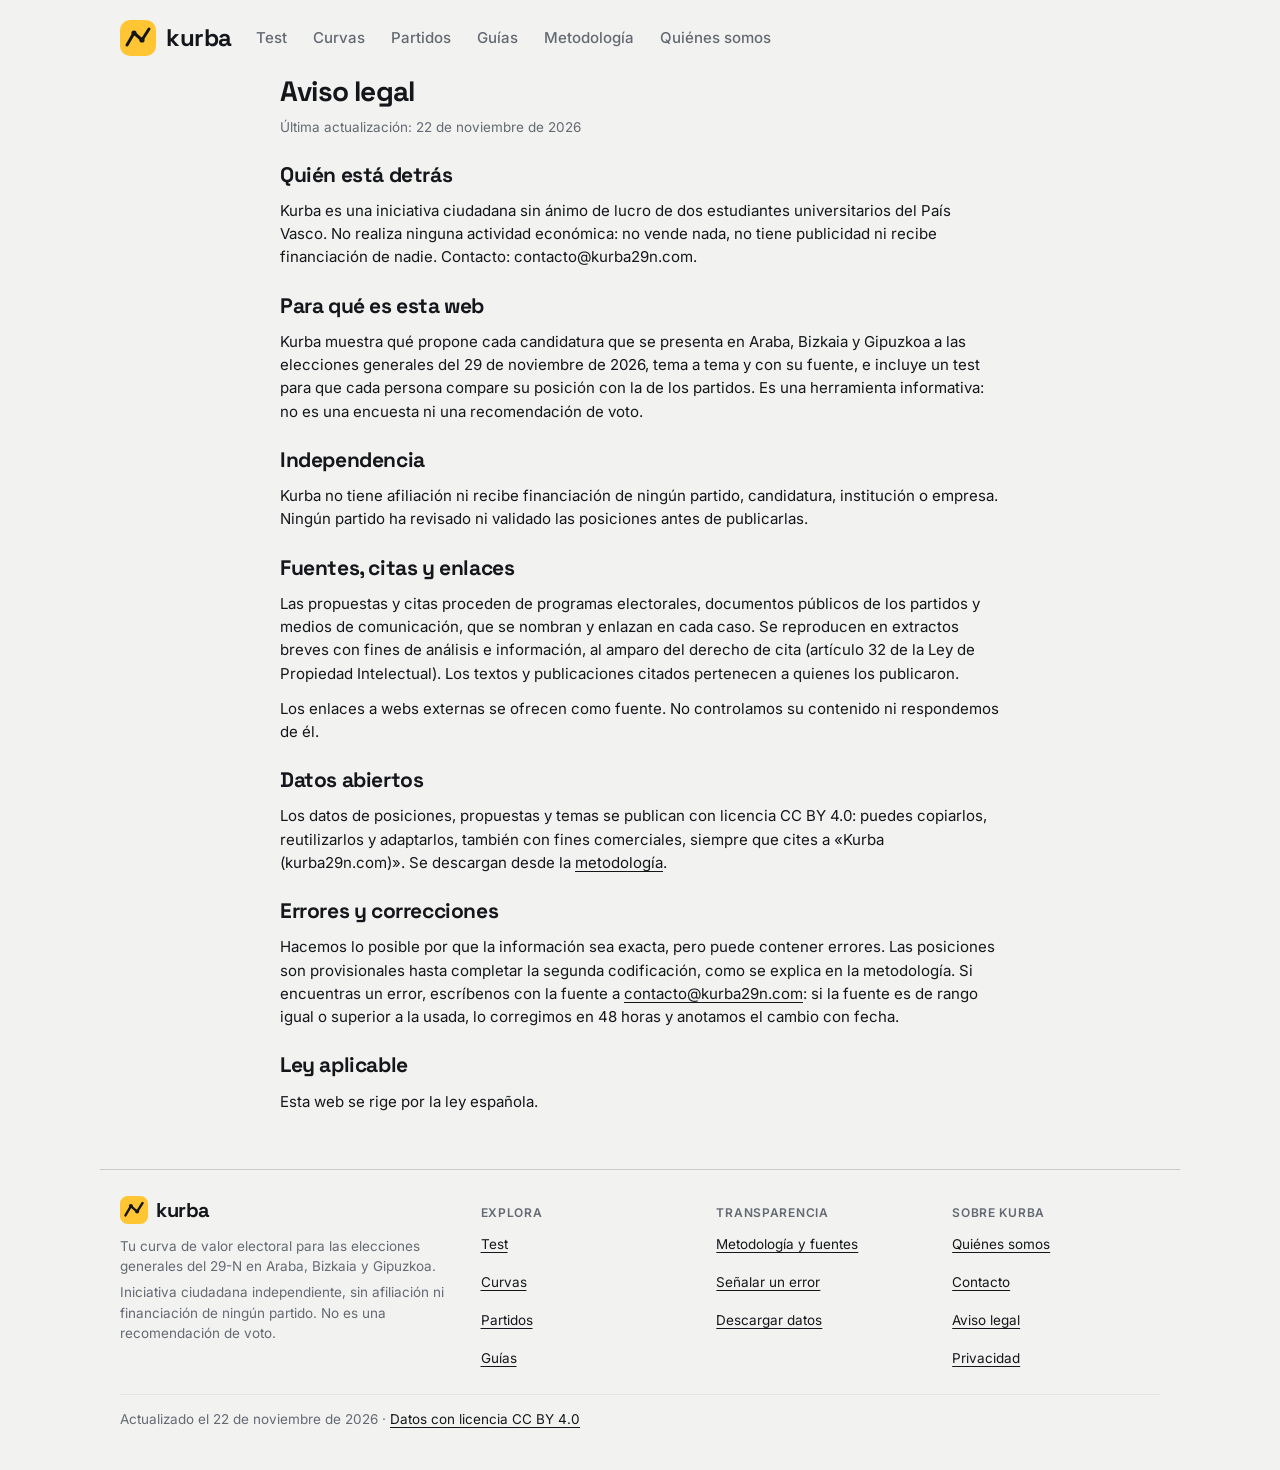
==== aviso-legal/index.html @ b0e197c4 "Kurba v2.3 (bloque 4): portada con curvas reales, páginas indexables, SEO y GoatCounter Portada: - E" ====
<!doctype html>
<html lang="es">
<head>
  <meta charset="utf-8">
  <meta name="viewport" content="width=device-width, initial-scale=1">
  <meta http-equiv="Content-Security-Policy" content="default-src 'self'; script-src 'self'; style-src 'self' 'unsafe-inline'; img-src 'self' data: https://*.goatcounter.com; font-src 'self'; connect-src 'self' https://*.goatcounter.com; base-uri 'self'; form-action 'none'; object-src 'none'">
  <meta name="referrer" content="strict-origin-when-cross-origin">
  <title>Aviso legal · Kurba</title>
  <meta name="description" content="Quién está detrás de Kurba, para qué es esta web, independencia, fuentes y derecho de cita, licencia de los datos y correcciones.">
  <meta name="theme-color" content="#F2F3F0" media="(prefers-color-scheme: light)">
  <meta name="theme-color" content="#121315" media="(prefers-color-scheme: dark)">
  <link rel="canonical" href="https://www.kurba29n.com/aviso-legal/">
  <meta property="og:type" content="article">
  <meta property="og:site_name" content="Kurba">
  <meta property="og:locale" content="es_ES">
  <meta property="og:url" content="https://www.kurba29n.com/aviso-legal/">
  <meta property="og:title" content="Aviso legal · Kurba">
  <meta property="og:description" content="Quién está detrás de Kurba, para qué es esta web, independencia, fuentes y derecho de cita, licencia de los datos y correcciones.">
  <meta property="og:image" content="https://www.kurba29n.com/assets/og-image.png">
  <meta property="og:image:width" content="1200">
  <meta property="og:image:height" content="630">
  <meta property="og:image:alt" content="Kurba: tu curva de valor electoral para las generales del 29-N en Euskadi.">
  <meta name="twitter:card" content="summary_large_image">
  <meta name="twitter:title" content="Aviso legal · Kurba">
  <meta name="twitter:description" content="Quién está detrás de Kurba, para qué es esta web, independencia, fuentes y derecho de cita, licencia de los datos y correcciones.">
  <meta name="twitter:image" content="https://www.kurba29n.com/assets/og-image.png">
  <link rel="icon" href="/assets/favicon.svg" type="image/svg+xml">
  <link rel="apple-touch-icon" href="/assets/apple-touch-icon.png">
  <link rel="manifest" href="/manifest.webmanifest">
  <link rel="preload" href="/assets/fonts/inter-latin-wght.woff2" as="font" type="font/woff2" crossorigin>
  <link rel="preload" href="/assets/fonts/space-grotesk-latin-700-normal.woff2" as="font" type="font/woff2" crossorigin>
  <link rel="stylesheet" href="/css/kurba.css?v=174e59ca">
  <script src="/js/analitica.js?v=e846000b" defer></script>
  <script src="/js/estatica.js?v=35114ea6" defer data-gc="https://kurba29n.goatcounter.com/count"></script>
  <script type="application/ld+json">{"@context":"https://schema.org","@type":"WebPage","@id":"https://www.kurba29n.com/aviso-legal/","url":"https://www.kurba29n.com/aviso-legal/","name":"Aviso legal","description":"Quién está detrás de Kurba, para qué es esta web, independencia, fuentes y derecho de cita, licencia de los datos y correcciones.","inLanguage":"es","isPartOf":{"@id":"https://www.kurba29n.com/#web"},"publisher":{"@id":"https://www.kurba29n.com/#organizacion"},"breadcrumb":{"@type":"BreadcrumbList","itemListElement":[{"@type":"ListItem","position":1,"name":"Kurba","item":"https://www.kurba29n.com/"},{"@type":"ListItem","position":2,"name":"Aviso legal","item":"https://www.kurba29n.com/aviso-legal/"}]}}</script>
</head>
<body class="estatica" data-pantalla="s-met">
<a class="skip" href="#contenido">Saltar al contenido</a>
<header class="top">
 <div class="top-in">
  <a class="brand" href="/" aria-label="Kurba, ir al inicio">
    <svg width="36" height="36" viewBox="0 0 36 36" aria-hidden="true"><rect width="36" height="36" rx="10" fill="#FFC533"/><polyline points="7,25 14,13 22,20 29,9" fill="none" stroke="#14161B" stroke-width="3" stroke-linecap="round" stroke-linejoin="round"/><circle cx="14" cy="13" r="2.6" fill="#14161B"/><circle cx="22" cy="20" r="2.6" fill="#14161B"/></svg>
    <b>kurba</b>
  </a>
  <nav class="menu" aria-label="Principal">
    <a href="/#/test">Test</a>
    <a href="/#/curvas">Curvas</a>
    <a href="/#/fichas">Partidos</a>
    <a href="/#/guias">Guías</a>
    <a href="/metodologia/">Metodología</a>
    <a href="/quienes-somos/">Quiénes somos</a>
  </nav>
 </div>
</header>
<main id="contenido" tabindex="-1">
<section class="stack">
<div class="prose"><h1 style="font-size:28px">Aviso legal</h1><p class="small">Última actualización: 22 de noviembre de 2026</p><h2>Quién está detrás</h2><p>Kurba es una iniciativa ciudadana sin ánimo de lucro de dos estudiantes universitarios del País Vasco. No realiza ninguna actividad económica: no vende nada, no tiene publicidad ni recibe financiación de nadie. Contacto: contacto@kurba29n.com.</p><h2>Para qué es esta web</h2><p>Kurba muestra qué propone cada candidatura que se presenta en Araba, Bizkaia y Gipuzkoa a las elecciones generales del 29 de noviembre de 2026, tema a tema y con su fuente, e incluye un test para que cada persona compare su posición con la de los partidos. Es una herramienta informativa: no es una encuesta ni una recomendación de voto.</p><h2>Independencia</h2><p>Kurba no tiene afiliación ni recibe financiación de ningún partido, candidatura, institución o empresa. Ningún partido ha revisado ni validado las posiciones antes de publicarlas.</p><h2>Fuentes, citas y enlaces</h2><p>Las propuestas y citas proceden de programas electorales, documentos públicos de los partidos y medios de comunicación, que se nombran y enlazan en cada caso. Se reproducen en extractos breves con fines de análisis e información, al amparo del derecho de cita (artículo 32 de la Ley de Propiedad Intelectual). Los textos y publicaciones citados pertenecen a quienes los publicaron.</p><p>Los enlaces a webs externas se ofrecen como fuente. No controlamos su contenido ni respondemos de él.</p><h2>Datos abiertos</h2><p>Los datos de posiciones, propuestas y temas se publican con licencia CC BY 4.0: puedes copiarlos, reutilizarlos y adaptarlos, también con fines comerciales, siempre que cites a «Kurba (kurba29n.com)». Se descargan desde la <a href="/metodologia/">metodología</a>.</p><h2>Errores y correcciones</h2><p>Hacemos lo posible por que la información sea exacta, pero puede contener errores. Las posiciones son provisionales hasta completar la segunda codificación, como se explica en la metodología. Si encuentras un error, escríbenos con la fuente a <a href="mailto:contacto@kurba29n.com?subject=Correcci%C3%B3n%20Kurba&amp;body=Partido%3A%0ATema%3A%0AQu%C3%A9%20est%C3%A1%20mal%3A%0AFuente%20(enlace)%3A%0AFecha%20de%20la%20fuente%3A%0A">contacto@kurba29n.com</a>: si la fuente es de rango igual o superior a la usada, lo corregimos en 48 horas y anotamos el cambio con fecha.</p><h2>Ley aplicable</h2><p>Esta web se rige por la ley española.</p></div>
</section>
</main>
<footer class="pie">
 <div class="pie-in">
  <div class="pie-col pie-kurba">
    <a class="pie-brand" href="/" aria-label="Kurba, ir al inicio"><svg width="28" height="28" viewBox="0 0 36 36" aria-hidden="true"><rect width="36" height="36" rx="10" fill="#FFC533"/><polyline points="7,25 14,13 22,20 29,9" fill="none" stroke="#14161B" stroke-width="3" stroke-linecap="round" stroke-linejoin="round"/><circle cx="14" cy="13" r="2.6" fill="#14161B"/><circle cx="22" cy="20" r="2.6" fill="#14161B"/></svg><b>kurba</b></a>
    <p>Tu curva de valor electoral para las elecciones generales del 29-N en Araba, Bizkaia y Gipuzkoa.</p>
    <p>Iniciativa ciudadana independiente, sin afiliación ni financiación de ningún partido. No es una recomendación de voto.</p>
  </div>
  <nav class="pie-col" aria-labelledby="pie-h1">
    <h2 class="pie-h" id="pie-h1">Explora</h2>
    <a href="/#/test">Test</a>
    <a href="/#/curvas">Curvas</a>
    <a href="/#/fichas">Partidos</a>
    <a href="/#/guias">Guías</a>
  </nav>
  <nav class="pie-col" aria-labelledby="pie-h2">
    <h2 class="pie-h" id="pie-h2">Transparencia</h2>
    <a href="/metodologia/">Metodología y fuentes</a>
    <a href="/metodologia/#correcciones">Señalar un error</a>
    <a href="/data/codificacion.csv" download>Descargar datos</a>
  </nav>
  <nav class="pie-col" aria-labelledby="pie-h3">
    <h2 class="pie-h" id="pie-h3">Sobre Kurba</h2>
    <a href="/quienes-somos/">Quiénes somos</a>
    <a href="/quienes-somos/#contacto">Contacto</a>
    <a href="/aviso-legal/">Aviso legal</a>
    <a href="/privacidad/">Privacidad</a>
  </nav>
 </div>
 <p class="pie-fin">Actualizado el 22 de noviembre de 2026 · <a href="/aviso-legal/">Datos con licencia CC BY 4.0</a></p>
</footer>
</body>
</html>
---- css/kurba.css ----
/* Kurba · estilos de la interfaz.
   Tipografías servidas desde el propio sitio: sin peticiones a terceros. Licencia OFL en assets/fonts/. */
@font-face{font-family:Inter;font-style:normal;font-weight:100 900;font-display:swap;src:url(../assets/fonts/inter-latin-wght.woff2) format("woff2")}
@font-face{font-family:"Space Grotesk";font-style:normal;font-weight:500;font-display:swap;src:url(../assets/fonts/space-grotesk-latin-500-normal.woff2) format("woff2")}
@font-face{font-family:"Space Grotesk";font-style:normal;font-weight:700;font-display:swap;src:url(../assets/fonts/space-grotesk-latin-700-normal.woff2) format("woff2")}

/* Kurba: neutral ink + one saffron accent for the interface; color is reserved for parties */
:root{
  --bg:#F2F3F0; --surface:#FFFFFF; --ink:#14161B; --ink-2:#646973; --line:#C9CCC4; --grid:#E4E6E0; --soft:#E9EAE5;
  --acc:#FFC533; --on-acc:#14161B; --dark:#14161B; --on-dark:#FFFFFF; --dark-line:#2C3038;
  --f-display:"Space Grotesk",system-ui,sans-serif; --f-body:Inter,system-ui,sans-serif;
}
@media (prefers-color-scheme: dark){
  :root{
    color-scheme:dark;
    --bg:#121315; --surface:#1C1E22; --ink:#ECEDEA; --ink-2:#A3A7AF; --line:#3A3E46; --grid:#2A2D33; --soft:#2A2D33;
    --dark:#26292F; --on-dark:#ECEDEA; --dark-line:#3A3E46;
  }
}
*{box-sizing:border-box}
html,body{margin:0}
body{background:var(--bg);color:var(--ink);font-family:var(--f-body);font-size:16px;line-height:1.5;-webkit-font-smoothing:antialiased}
main{max-width:560px;margin:0 auto;padding:16px 20px 56px}
/* Escritorio: el test sigue en una columna estrecha; el resto de pantallas usa el ancho. */
body:not([data-pantalla="s-q"]) main{max-width:1080px}
body[data-pantalla="s-met"] main>section,body[data-pantalla="s-priv"] main>section,body[data-pantalla="s-legal"] main>section,body[data-pantalla="s-about"] main>section,body[data-pantalla="s-rec"] main>section,body[data-pantalla="s-gl"] main>section,body[data-pantalla="s-404"] main>section{max-width:720px;margin:0 auto}
[hidden]{display:none!important}
h1{font-family:var(--f-display);font-weight:700;font-size:32px;line-height:1.08;letter-spacing:-.8px;margin:0;text-wrap:balance}
h2{font-family:var(--f-display);font-weight:700;font-size:24px;line-height:1.2;letter-spacing:-.4px;margin:0;text-wrap:pretty}
h3{font-family:var(--f-display);font-weight:700;font-size:18px;line-height:1.25;margin:0}
p{margin:0}
a{color:var(--ink);text-underline-offset:3px}
.lead{color:var(--ink-2);font-size:16px;line-height:1.45;text-wrap:pretty}
.small{font-size:13.5px;line-height:1.45;color:var(--ink-2)}
.kicker{font-size:13px;font-weight:600;letter-spacing:.04em;text-transform:uppercase;color:var(--ink-2)}
.stack{display:flex;flex-direction:column;gap:16px}
.card{background:var(--surface);border-radius:24px;padding:16px}
.card.dark{background:var(--dark);color:var(--on-dark)}
.card.dark h3{color:var(--acc)}
button{font:inherit;color:inherit}
button:focus-visible,input:focus-visible,a:focus-visible,summary:focus-visible{outline:2px solid var(--ink);outline-offset:2px}
.btn{display:flex;align-items:center;justify-content:center;width:100%;height:56px;border:0;border-radius:16px;font-family:var(--f-display);font-weight:700;font-size:18px;cursor:pointer;text-decoration:none}
.btn.acc{background:var(--acc);color:var(--on-acc)}
.btn.ink{background:var(--ink);color:var(--bg)}
.btn.line{background:transparent;border:1.5px solid var(--ink);color:var(--ink)}
.btn:disabled{opacity:.35;cursor:default}
.link{background:none;border:0;min-height:44px;padding:0;color:var(--ink);text-decoration:underline;text-underline-offset:3px;cursor:pointer;font-size:15px;font-weight:500}
.iconbtn{width:44px;height:44px;border-radius:999px;background:var(--surface);border:0;display:flex;align-items:center;justify-content:center;cursor:pointer;flex:none}
.iconbtn svg{stroke:var(--ink)}
/* cabecera y menú principal */
.top{position:relative;z-index:6}
.top-in{max-width:1080px;margin:0 auto;padding:16px 20px 0;display:flex;align-items:center;gap:12px}
.top .lang{margin-left:auto}
.menu{display:flex;align-items:center;gap:2px}
.menu a{display:inline-flex;align-items:center;min-height:44px;padding:0 12px;border-radius:999px;color:var(--ink-2);text-decoration:none;font-size:15px;font-weight:500;white-space:nowrap}
.menu a:hover{color:var(--ink);background:var(--soft)}
.menu a[aria-current="page"]{color:var(--ink);background:var(--surface);font-weight:600}
.menubtn{display:none}
.menubtn .m-close{display:none}
.top.abierto .menubtn .m-open{display:none}
.top.abierto .menubtn .m-close{display:block}
@media (max-width:759.98px){
  .menubtn{display:flex}
  .menu{display:none;position:absolute;left:12px;right:12px;top:calc(100% + 8px);flex-direction:column;align-items:stretch;gap:2px;padding:8px;background:var(--surface);border-radius:20px;box-shadow:0 12px 32px rgba(0,0,0,.18)}
  .top.abierto .menu{display:flex}
  .menu a{min-height:48px;padding:0 14px;border-radius:12px;font-size:16px;color:var(--ink)}
  .menu a[aria-current="page"]{background:var(--soft)}
}
@media (min-width:760px) and (max-width:959.98px){.menu a{padding:0 9px;font-size:14px}}
.brand{display:flex;align-items:center;gap:10px;background:none;border:0;padding:0;cursor:pointer}
.brand b{font-family:var(--f-display);font-weight:700;font-size:24px;letter-spacing:-.5px}
.lang{display:flex;gap:4px;padding:4px;background:var(--surface);border-radius:999px}
.lang button{height:40px;min-width:46px;border:0;border-radius:999px;background:transparent;font-weight:600;font-size:14px;cursor:pointer}
.lang button[aria-pressed="true"]{background:var(--ink);color:var(--bg)}
#toast{position:fixed;left:50%;bottom:24px;transform:translateX(-50%);background:var(--ink);color:var(--bg);padding:12px 16px;border-radius:14px;font-size:14px;max-width:calc(100% - 40px);z-index:5}
/* inicio */
.hero{background:var(--dark);border-radius:24px;padding:16px;margin:0;display:flex;flex-direction:column;gap:12px}
.hero svg{display:block;width:100%;height:118px}
.cifras{display:grid;grid-template-columns:repeat(3,minmax(0,1fr));gap:8px;padding-top:12px;border-top:1px solid var(--dark-line);color:var(--on-dark)}
.cifras div{display:flex;flex-direction:column;gap:2px;min-width:0}
.cifras b{font-family:var(--f-display);font-weight:700;font-size:26px;line-height:1;color:var(--acc);font-variant-numeric:tabular-nums}
.cifras span{font-size:12.5px;line-height:1.25;opacity:.85}
.bul{display:flex;flex-direction:column;gap:10px}
.bul div{display:flex;align-items:center;gap:12px;font-size:15px;line-height:1.3}
.bul svg{flex:none;stroke:var(--ink)}
.links{display:flex;justify-content:center;gap:20px;flex-wrap:wrap}
/* pregunta */
.qtop{display:flex;align-items:center;justify-content:space-between}
.qtop .count{font-size:14px;font-weight:600;color:var(--ink-2);font-variant-numeric:tabular-nums}
.progress{height:6px;background:var(--line);border-radius:999px;overflow:hidden;opacity:.8}
.progress i{display:block;height:100%;background:var(--ink);border-radius:999px;transition:width .2s}
.chip-topic{align-self:flex-start;padding:6px 12px;border-radius:999px;background:var(--ink);color:var(--bg);font-size:13px;font-weight:600}
.opts{display:flex;flex-direction:column;gap:8px}
.opt{min-height:60px;padding:10px 16px;border:1.5px solid var(--line);border-radius:16px;background:var(--surface);text-align:left;font-size:15px;font-weight:500;line-height:1.35;cursor:pointer;display:flex;align-items:center;justify-content:space-between;gap:10px}
.opt svg{flex:none;display:none}
.opt[aria-pressed="true"]{background:var(--acc);color:var(--on-acc);border-color:var(--on-acc);font-weight:600}
.opt[aria-pressed="true"] svg{display:block}
.seg{display:flex;gap:4px;padding:4px;background:var(--surface);border-radius:16px}
.seg button{flex:1;height:44px;border:0;border-radius:12px;background:transparent;font-size:15px;font-weight:500;cursor:pointer}
.seg button[aria-pressed="true"]{background:var(--ink);color:var(--bg);font-weight:600}
.imp{display:flex;flex-direction:column;gap:8px}
.imp>span{font-size:14px;font-weight:600}
.help{font-size:14px;color:var(--ink-2)}
.help .link{font-size:14px}
/* resultado: pestañas */
.tabs{display:flex;gap:4px;padding:4px;background:var(--surface);border-radius:16px;position:sticky;top:8px;z-index:3;box-shadow:0 2px 10px rgba(0,0,0,.06)}
.tabs button{flex:1;height:44px;border:0;border-radius:12px;background:transparent;font-size:14px;font-weight:500;cursor:pointer}
.tabs button[aria-selected="true"]{background:var(--ink);color:var(--bg);font-weight:600}
.rank{display:flex;flex-direction:column}
.row{display:grid;grid-template-columns:16px minmax(0,112px) 1fr 54px;align-items:center;gap:8px;min-height:48px;padding:0;border:0;background:transparent;text-align:left;cursor:pointer;width:100%;font-size:15px}
.row .nm{font-weight:600;overflow-wrap:anywhere}
.row .bar{height:10px;background:var(--soft);border-radius:999px;overflow:hidden}
.row .bar i{display:block;height:100%;border-radius:999px}
.row .pc{white-space:nowrap;text-align:right;font-weight:600;font-variant-numeric:tabular-nums}
.orient{display:flex;flex-direction:column;gap:10px;font-size:14.5px;line-height:1.45}
.orient b{font-weight:600}
.pchips{display:flex;flex-wrap:wrap;gap:8px}
.pchip{height:44px;padding:0 14px;border:1.5px solid var(--line);border-radius:999px;background:var(--surface);display:inline-flex;align-items:center;gap:6px;font-size:14px;font-weight:600;cursor:pointer;flex:none}
.pchip.you{background:var(--acc);color:var(--on-acc);border-color:var(--acc);cursor:default}
.pchip.sel{border-color:var(--ink)}
.pchip[aria-pressed="false"]{background:transparent;color:var(--ink-2);font-weight:500;text-decoration:line-through}
.pchip[aria-pressed="false"] svg{opacity:.35}
.scroller{display:flex;gap:8px;overflow-x:auto;margin:0 -20px;padding:2px 20px 6px;scrollbar-width:none}
.scroller::-webkit-scrollbar{display:none}
.quick{display:flex;gap:18px;flex-wrap:wrap}
.chartwrap{position:relative}
#chart{display:block;width:100%}
#chart text{font-family:var(--f-body)}
.key{display:grid;grid-template-columns:repeat(2,minmax(0,1fr));gap:4px 12px;padding-top:12px;border-top:1px solid var(--grid);font-size:12.5px;line-height:1.35;color:var(--ink-2)}
.key b{color:var(--ink);font-weight:600}
#tip{position:absolute;pointer-events:none;background:var(--surface);border:1px solid var(--line);border-radius:12px;padding:10px 12px;font-size:12.5px;box-shadow:0 6px 18px rgba(0,0,0,.14);width:210px;display:none;z-index:2}
#tip b{font-family:var(--f-display);font-weight:700;font-size:13px;display:block;margin-bottom:4px}
#tip .tr{display:flex;align-items:center;gap:6px;font-variant-numeric:tabular-nums}
#tip .tr span:last-child{margin-left:auto;font-weight:600}
.adj{padding:12px 0;border-top:1px solid var(--grid);display:flex;flex-direction:column;gap:6px}
.adj:first-child{border-top:0;padding-top:4px}
.adj .ah{display:flex;justify-content:space-between;gap:8px;align-items:center}
.adj label{font-weight:600;font-size:15px}
.adj .av{font-size:13.5px;color:var(--ink-2);min-height:2.7em;line-height:1.4}
.adj input[type=range]{width:100%;height:28px;accent-color:var(--ink);margin:0}
.adj.off label,.adj.off .av{color:var(--ink-2);opacity:.75}
.mini{display:flex;gap:2px;padding:3px;background:var(--bg);border-radius:12px;flex:none}
.mini button{height:38px;padding:0 10px;border:0;border-radius:9px;background:transparent;font-size:13px;font-weight:500;cursor:pointer}
.mini button[aria-pressed="true"]{background:var(--ink);color:var(--bg);font-weight:600}
.sep{display:flex;flex-direction:column}
.sep-t{padding:12px 0;border-top:1px solid var(--grid);display:flex;flex-direction:column;gap:6px}
.sep-t:first-child{border-top:0;padding-top:0}
.sep-t:last-child{padding-bottom:0}
.sep-n{font-size:15px;font-weight:600}
.sep-n span{font-weight:400;color:var(--ink-2);font-size:13px}
.sep-r{display:grid;grid-template-columns:16px 1fr;gap:8px;font-size:13.5px;line-height:1.4;color:var(--ink-2)}
.sep-r svg{margin-top:3px}
.sep-r b{color:var(--ink);font-weight:600}
.sep-r .pill{margin-left:4px;padding:1px 8px;font-size:11px}
.opt.dk{border-style:dashed;background:transparent;min-height:48px;color:var(--ink-2)}
.opt.dk[aria-pressed="true"]{background:var(--ink);color:var(--bg);border-style:solid;border-color:var(--ink)}
#q-hint:empty{display:none}
.row .nm small{display:block;font-size:12px;font-weight:500;color:var(--ink-2)}
.glabel{font-size:12px;font-weight:600;letter-spacing:.04em;text-transform:uppercase;color:var(--ink-2);padding:8px 0 2px}
.adj input.nul{opacity:.4}
#tip .tn{color:var(--ink-2);margin-top:4px}
/* ficha */
.fhead{display:flex;align-items:center;justify-content:space-between;gap:12px}
.fhead h2{display:flex;align-items:center;gap:10px;font-size:28px}
.fpc{padding:6px 12px;border-radius:999px;background:var(--acc);color:var(--on-acc);font-size:13px;font-weight:600;white-space:nowrap}
.tcard{background:var(--surface);border-radius:18px;padding:16px;display:flex;flex-direction:column;gap:10px}
.tcard.dim{opacity:.8}
.th{display:flex;justify-content:space-between;align-items:center;gap:8px}
.th .tn{font-size:15px;font-weight:600}
.th .tn span{font-weight:400;color:var(--ink-2);font-size:13px}
.pill{padding:3px 10px;border-radius:999px;font-size:12px;font-weight:600;white-space:nowrap;border:1.5px solid transparent}
.pill.good{background:var(--ink);color:var(--bg)}
.pill.mid{border-color:var(--ink);color:var(--ink)}
.pill.bad{border:1.5px dashed var(--ink-2);color:var(--ink-2)}
.pill.off{color:var(--ink-2);border-color:var(--line)}
.tv{display:grid;grid-template-columns:auto 1fr;gap:4px 10px;font-size:13.5px;line-height:1.4;color:var(--ink-2)}
.tv b{color:var(--ink);font-weight:600}
.est{font-size:12px;color:var(--ink-2);font-style:italic}
.pts{margin:0;padding:0;list-style:none;display:flex;flex-direction:column;gap:8px;font-size:14px;line-height:1.45}
.pts a,.ppl a{font-size:13px;white-space:nowrap}
#rec-src .pts a{white-space:normal;overflow-wrap:anywhere}
.none{font-size:13.5px;font-style:italic;color:var(--ink-2)}
.tag{display:inline-block;padding:0 6px;border:1px solid var(--line);border-radius:4px;font-size:11px;font-weight:600;color:var(--ink-2);vertical-align:1px;white-space:nowrap}
.list{background:var(--surface);border-radius:18px;padding:0 16px;display:flex;flex-direction:column}
.list>*{border-bottom:1px solid var(--grid)}
.list>*:last-child{border-bottom:0}
.ppl{list-style:none;margin:0}
.ppl li{padding:12px 0;display:flex;flex-direction:column;gap:2px}
.ppl b{font-size:15px}
.ppl .role{font-size:13.5px;color:var(--ink-2)}
.ppl .bio{font-size:13.5px;line-height:1.45;margin-top:2px}
.darklist{background:var(--dark);color:var(--on-dark);border-radius:18px;padding:4px 16px;display:flex;flex-direction:column}
.darklist>*{border-bottom:1px solid var(--dark-line)}
.darklist>*:last-child{border-bottom:0}
.darklist p{padding:12px 0;font-size:14px;line-height:1.45}
.darklist a{min-height:52px;display:flex;align-items:center;justify-content:space-between;gap:10px;color:var(--on-dark);text-decoration:none;font-size:15px;font-weight:500}
.darklist svg{stroke:var(--acc);flex:none}
.others button{width:100%;min-height:56px;display:flex;align-items:center;gap:10px;background:transparent;border:0;border-bottom:1px solid var(--grid);padding:0;text-align:left;cursor:pointer}
.others button:last-child{border-bottom:0}
.others .on{flex:1;font-size:15px;font-weight:600}
.others .op{font-size:14px;color:var(--ink-2);font-variant-numeric:tabular-nums}
.others svg.ch{stroke:var(--ink)}
/* guías */
.recs{display:flex;flex-direction:column;gap:8px}
.reclink{display:flex;flex-direction:column;gap:2px;text-align:left;background:var(--surface);border:0;border-radius:18px;padding:14px 16px;cursor:pointer;font-size:14px;line-height:1.4}
.reclink span{color:var(--ink-2)}
.reclink b{font-weight:600;font-size:15px}
.recmore{display:flex;flex-wrap:wrap;gap:8px}
.recmore .reclink{padding:10px 14px;border-radius:999px;font-weight:500}
.recbody{font-size:15px;line-height:1.5}
.recbody p{max-width:62ch}
.note{font-size:14px;line-height:1.45;color:var(--ink-2)}
details.card summary{cursor:pointer;font-family:var(--f-display);font-weight:700;font-size:18px;min-height:28px}
#shareimg{display:block;width:100%;max-width:420px;border-radius:16px}
.actions{display:flex;flex-wrap:wrap;gap:10px;align-items:center}
.ghost{height:44px;padding:0 16px;border:1.5px solid var(--line);border-radius:12px;background:var(--surface);font-weight:500;font-size:14.5px;cursor:pointer}
.how{display:grid;gap:14px}
.how div{display:grid;grid-template-columns:28px 1fr;gap:2px 12px;align-items:start}
.how b.n{grid-row:span 2;width:28px;height:28px;border-radius:999px;background:var(--acc);color:var(--on-acc);display:flex;align-items:center;justify-content:center;font-size:14px}
.how strong{font-size:15px}
.how span{font-size:14px;color:var(--ink-2);line-height:1.45}
.exbar{display:flex;flex-direction:column;gap:10px}
.cmp-pick{display:flex;align-items:center;gap:8px;flex-wrap:wrap}
.cmp-pick select{flex:1;min-width:120px;min-height:44px;border-radius:12px;border:1.5px solid var(--line);background:var(--surface);color:var(--ink);font:500 15px Inter,system-ui,sans-serif;padding:0 10px}
.cmp-sum{font-weight:600;font-size:16px;margin:0}
#cmp-chart{width:100%;display:block}
#cmp .tcard{background:var(--bg)}
.cmp-pick select{min-width:0}
.explore .you-only{display:none!important}
/* Sin test, los atajos de curvas se quedan en «Todos»: sobran, los botones de partido ya muestran y ocultan. */
.explore .quick{display:none}
.beta{font:600 11px/1 Inter,system-ui,sans-serif;letter-spacing:.04em;text-transform:uppercase;color:var(--ink-2);border:1px solid var(--line);border-radius:999px;padding:4px 7px;margin-left:8px;align-self:center}
.betanote{font-size:13px;color:var(--ink-2);margin:8px 0 0}

/* ---------- Añadidos para la web publicada ---------- */
.skip{position:absolute;left:-9999px;top:8px;z-index:10;background:var(--surface);color:var(--ink);padding:10px 14px;border-radius:12px;font-weight:600}
.skip:focus{left:16px}
.sr-only{position:absolute;width:1px;height:1px;padding:0;margin:-1px;overflow:hidden;clip:rect(0,0,0,0);white-space:nowrap;border:0}
[tabindex="-1"]:focus{outline:none}
#shareimg:not([src]){display:none}
.cargando-datos #go,.cargando-datos #explore{opacity:.5;pointer-events:none}
.error-carga{background:var(--surface);border-radius:18px;padding:16px;border:1.5px dashed var(--ink-2)}
noscript .card{margin-top:16px}

/* Pie */
.pie{max-width:1080px;margin:0 auto;padding:24px 20px 40px;font-size:13.5px;line-height:1.5;color:var(--ink-2);border-top:1px solid var(--line)}
.pie-in{display:grid;grid-template-columns:1fr;gap:20px}
.pie-col{display:flex;flex-direction:column;align-items:flex-start;gap:6px}
.pie-col a{color:var(--ink);min-height:40px;display:inline-flex;align-items:center}
.pie-brand{display:inline-flex!important;align-items:center;gap:8px;color:var(--ink);text-decoration:none;margin-bottom:4px}
.pie-brand b{font-family:var(--f-display);font-weight:700;font-size:20px;letter-spacing:-.4px}
.pie-h{font-family:var(--f-body);font-size:12px;font-weight:600;letter-spacing:.06em;text-transform:uppercase;color:var(--ink-2);margin:0 0 2px}
.pie p{margin:0;max-width:44ch}
.pie-fin{margin-top:20px!important;padding-top:14px;border-top:1px solid var(--grid);max-width:none!important}
.pie-fin a{color:var(--ink)}
@media (min-width:640px){.pie-in{grid-template-columns:1fr 1fr}}
@media (pointer:fine){.pie-col a{min-height:32px}}
@media (min-width:960px){.pie-in{grid-template-columns:1.6fr 1fr 1fr 1fr;gap:28px}}
/* etiqueta de estado de los datos (sustituye a «Beta» en el logo) */
.estado{align-self:flex-start;display:inline-flex;align-items:center;gap:6px;padding:4px 10px;border:1.5px solid var(--line);border-radius:999px;font-size:12.5px;font-weight:600;color:var(--ink-2)!important;text-decoration:none;min-height:0!important}
.estado::before{content:"";width:7px;height:7px;border-radius:999px;background:var(--acc);flex:none}
.estado:hover{border-color:var(--ink);color:var(--ink)!important}

/* Páginas de texto largo: metodología completa, aviso legal, privacidad y quiénes somos */
.prose{display:flex;flex-direction:column;gap:12px;font-size:15px;line-height:1.55}
.prose h2{font-size:21px;margin-top:14px}
.prose h3{font-size:16px;margin-top:6px}
.prose ul,.prose ol{margin:0;padding-left:22px;display:flex;flex-direction:column;gap:4px}
.prose .aviso{background:var(--surface);border-left:4px solid var(--acc);border-radius:12px;padding:10px 12px;font-size:14px}
.prose .pendiente{border:1.5px dashed var(--ink-2);border-radius:12px;padding:10px 12px;font-size:14px;color:var(--ink-2)}
.prose .btn{width:auto;padding:0 20px;align-self:flex-start}
.table-scroll{overflow-x:auto;border-radius:14px;background:var(--surface)}
.data-table{border-collapse:collapse;width:100%;font-size:13px;font-variant-numeric:tabular-nums}
.data-table th,.data-table td{padding:7px 8px;border-bottom:1px solid var(--grid);text-align:left;vertical-align:top}
.data-table th{font-size:11.5px;color:var(--ink-2);font-weight:600;text-transform:uppercase;letter-spacing:.03em}
.data-table td.c,.data-table th.c{text-align:center}
.tabla-alt summary{cursor:pointer;font-size:14px;font-weight:600;min-height:44px;display:flex;align-items:center}
.tabla-alt .table-scroll{margin-top:6px}
/* Inicio */
.start-top{display:flex;flex-direction:column;gap:16px}
.start-cards{display:flex;flex-direction:column;gap:16px}
#quienes a{color:var(--ink);font-weight:600}

/* ---------- Escritorio (960 px o más) ---------- */
@media (min-width:960px){
  .start-top{display:grid;grid-template-columns:minmax(0,1fr) minmax(0,1fr);gap:48px;align-items:center;padding:24px 0 16px}
  .start-top .hero{grid-column:2;grid-row:1;padding:28px;gap:20px}
  .start-top .hero svg{height:250px}
  .cifras{padding-top:18px}
  .cifras b{font-size:34px}
  .cifras span{font-size:13.5px}
  .start-txt h1{font-size:46px;letter-spacing:-1.4px}
  .start-txt .lead{font-size:18px}
  .start-txt .btn{max-width:420px}
  .start-txt .links{justify-content:flex-start}
  .start-cards{display:grid;grid-template-columns:minmax(0,1fr) minmax(0,1fr);gap:16px;align-items:start}
  .start-cards .card{padding:24px}
  /* resultado */
  #s-res .tabs{max-width:560px;margin:0 auto;width:100%}
  #s-res .exbar{flex-direction:row;align-items:center;justify-content:space-between}
  #s-res .exbar .btn{width:auto;padding:0 24px;flex:none}
  #t-cer:not([hidden]){display:grid;grid-template-columns:minmax(0,1fr) minmax(0,1fr);gap:16px 24px;align-items:start}
  #t-cer>.stack:first-child{grid-column:1/-1}
  #rank-card{grid-column:1;grid-row:2}
  #sep-card{grid-column:2;grid-row:2/span 2}
  #ori-card{grid-column:1;grid-row:3}
  #to-curves{grid-column:1;grid-row:4}
  #to-cmp{grid-column:2;grid-row:4}
  #sh-card{grid-column:1;grid-row:5}
  #r-acts{grid-column:2;grid-row:5}
  #adjust{display:grid;grid-template-columns:minmax(0,1fr) minmax(0,1fr);column-gap:32px}
  #adjust .adj:nth-child(2){border-top:0;padding-top:4px}
  .key{grid-template-columns:repeat(4,minmax(0,1fr))}
  #f-body:not([hidden]){display:grid;grid-template-columns:minmax(0,1.25fr) minmax(0,1fr);gap:20px 32px;align-items:start}
  #f-body>#ficha{grid-column:1/-1}
  #f-body>:nth-child(2){grid-column:1;grid-row:2/span 5}
  #f-body>:nth-child(n+3){grid-column:2}
  .scroller{margin:0;padding:2px 0 6px;flex-wrap:wrap;overflow:visible}
  #cmp{max-width:720px;margin:8px auto 0;width:100%}
  .recs{display:grid;grid-template-columns:minmax(0,1fr) minmax(0,1fr);gap:10px}
}
/* ---------- Páginas estáticas (generadas por scripts/generar_paginas.js) ---------- */
a.brand{text-decoration:none;color:var(--ink)}
.estatica main>section{max-width:720px;margin:0 auto}
.estatica .lead{font-size:16px}
.estatica .tn{font-family:var(--f-body);font-size:15px;font-weight:600;margin:0}
.estatica h2{margin-top:12px}
.others a{width:100%;min-height:56px;display:flex;align-items:center;gap:10px;border-bottom:1px solid var(--grid);color:var(--ink);text-decoration:none}
.others a:last-child{border-bottom:0}
.cta-estatica p{font-size:15px;line-height:1.45}
@media (max-width:759.98px){
  .estatica .top-in{flex-wrap:wrap}
  .estatica .menu{display:flex;position:static;order:3;width:100%;flex-direction:row;align-items:center;overflow-x:auto;padding:2px 0;margin:0 -8px;background:none;box-shadow:none;border-radius:0;scrollbar-width:none}
  .estatica .menu::-webkit-scrollbar{display:none}
  .estatica .menu a{min-height:40px;padding:0 10px;font-size:14px;color:var(--ink-2);border-radius:999px}
  .estatica .menu a[aria-current="page"]{color:var(--ink);background:var(--surface)}
}
@media (prefers-reduced-motion:reduce){*{transition:none!important;scroll-behavior:auto!important}}
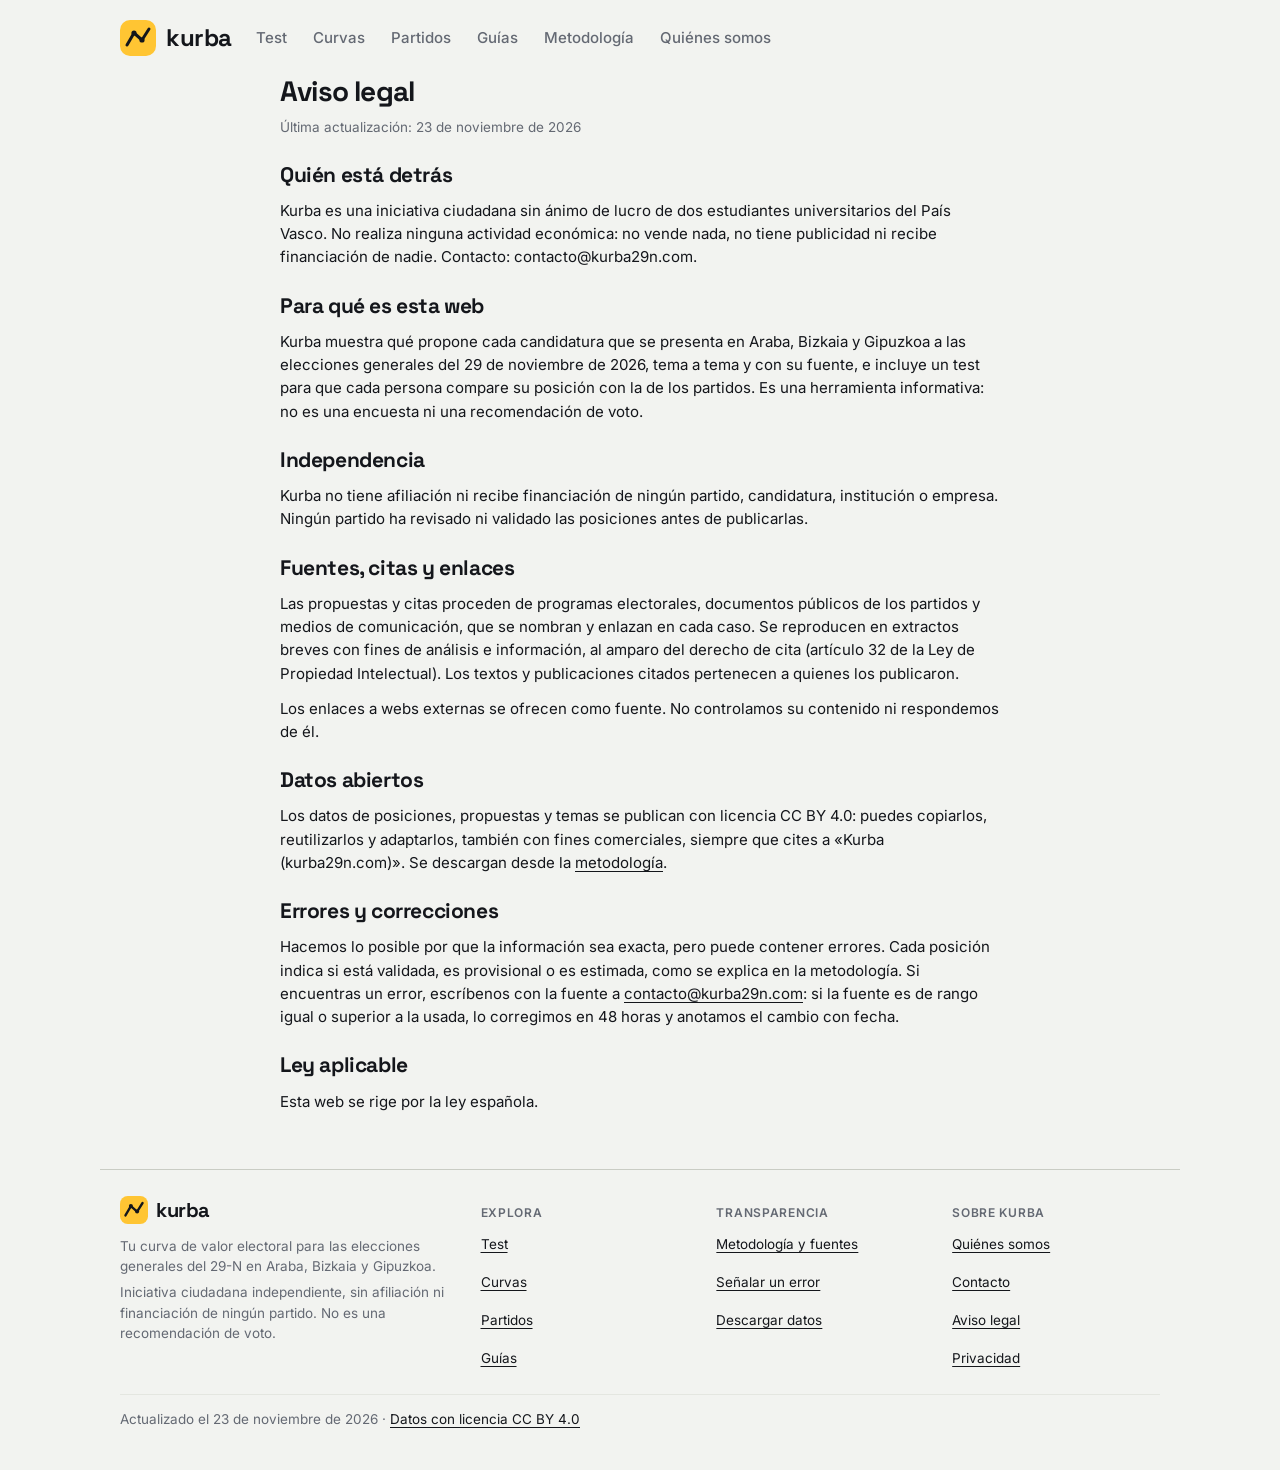
==== commit f0d84bd3: "Validar 76 de 77 posiciones con cita en la fuente oficial (#34) - Metodología: basta una firma para " ====
--- a/aviso-legal/index.html
+++ b/aviso-legal/index.html
@@ -29,8 +29,8 @@
   <link rel="manifest" href="/manifest.webmanifest">
   <link rel="preload" href="/assets/fonts/inter-latin-wght.woff2" as="font" type="font/woff2" crossorigin>
   <link rel="preload" href="/assets/fonts/space-grotesk-latin-700-normal.woff2" as="font" type="font/woff2" crossorigin>
-  <link rel="stylesheet" href="/css/kurba.css?v=174e59ca">
-  <script src="/js/analitica.js?v=e846000b" defer></script>
+  <link rel="stylesheet" href="/css/kurba.css?v=fe94c45a">
+  <script src="/js/analitica.js?v=a3a74498" defer></script>
   <script src="/js/estatica.js?v=35114ea6" defer data-gc="https://kurba29n.goatcounter.com/count"></script>
   <script type="application/ld+json">{"@context":"https://schema.org","@type":"WebPage","@id":"https://www.kurba29n.com/aviso-legal/","url":"https://www.kurba29n.com/aviso-legal/","name":"Aviso legal","description":"Quién está detrás de Kurba, para qué es esta web, independencia, fuentes y derecho de cita, licencia de los datos y correcciones.","inLanguage":"es","isPartOf":{"@id":"https://www.kurba29n.com/#web"},"publisher":{"@id":"https://www.kurba29n.com/#organizacion"},"breadcrumb":{"@type":"BreadcrumbList","itemListElement":[{"@type":"ListItem","position":1,"name":"Kurba","item":"https://www.kurba29n.com/"},{"@type":"ListItem","position":2,"name":"Aviso legal","item":"https://www.kurba29n.com/aviso-legal/"}]}}</script>
 </head>
@@ -54,7 +54,7 @@
 </header>
 <main id="contenido" tabindex="-1">
 <section class="stack">
-<div class="prose"><h1 style="font-size:28px">Aviso legal</h1><p class="small">Última actualización: 22 de noviembre de 2026</p><h2>Quién está detrás</h2><p>Kurba es una iniciativa ciudadana sin ánimo de lucro de dos estudiantes universitarios del País Vasco. No realiza ninguna actividad económica: no vende nada, no tiene publicidad ni recibe financiación de nadie. Contacto: contacto@kurba29n.com.</p><h2>Para qué es esta web</h2><p>Kurba muestra qué propone cada candidatura que se presenta en Araba, Bizkaia y Gipuzkoa a las elecciones generales del 29 de noviembre de 2026, tema a tema y con su fuente, e incluye un test para que cada persona compare su posición con la de los partidos. Es una herramienta informativa: no es una encuesta ni una recomendación de voto.</p><h2>Independencia</h2><p>Kurba no tiene afiliación ni recibe financiación de ningún partido, candidatura, institución o empresa. Ningún partido ha revisado ni validado las posiciones antes de publicarlas.</p><h2>Fuentes, citas y enlaces</h2><p>Las propuestas y citas proceden de programas electorales, documentos públicos de los partidos y medios de comunicación, que se nombran y enlazan en cada caso. Se reproducen en extractos breves con fines de análisis e información, al amparo del derecho de cita (artículo 32 de la Ley de Propiedad Intelectual). Los textos y publicaciones citados pertenecen a quienes los publicaron.</p><p>Los enlaces a webs externas se ofrecen como fuente. No controlamos su contenido ni respondemos de él.</p><h2>Datos abiertos</h2><p>Los datos de posiciones, propuestas y temas se publican con licencia CC BY 4.0: puedes copiarlos, reutilizarlos y adaptarlos, también con fines comerciales, siempre que cites a «Kurba (kurba29n.com)». Se descargan desde la <a href="/metodologia/">metodología</a>.</p><h2>Errores y correcciones</h2><p>Hacemos lo posible por que la información sea exacta, pero puede contener errores. Las posiciones son provisionales hasta completar la segunda codificación, como se explica en la metodología. Si encuentras un error, escríbenos con la fuente a <a href="mailto:contacto@kurba29n.com?subject=Correcci%C3%B3n%20Kurba&amp;body=Partido%3A%0ATema%3A%0AQu%C3%A9%20est%C3%A1%20mal%3A%0AFuente%20(enlace)%3A%0AFecha%20de%20la%20fuente%3A%0A">contacto@kurba29n.com</a>: si la fuente es de rango igual o superior a la usada, lo corregimos en 48 horas y anotamos el cambio con fecha.</p><h2>Ley aplicable</h2><p>Esta web se rige por la ley española.</p></div>
+<div class="prose"><h1 style="font-size:28px">Aviso legal</h1><p class="small">Última actualización: 23 de noviembre de 2026</p><h2>Quién está detrás</h2><p>Kurba es una iniciativa ciudadana sin ánimo de lucro de dos estudiantes universitarios del País Vasco. No realiza ninguna actividad económica: no vende nada, no tiene publicidad ni recibe financiación de nadie. Contacto: contacto@kurba29n.com.</p><h2>Para qué es esta web</h2><p>Kurba muestra qué propone cada candidatura que se presenta en Araba, Bizkaia y Gipuzkoa a las elecciones generales del 29 de noviembre de 2026, tema a tema y con su fuente, e incluye un test para que cada persona compare su posición con la de los partidos. Es una herramienta informativa: no es una encuesta ni una recomendación de voto.</p><h2>Independencia</h2><p>Kurba no tiene afiliación ni recibe financiación de ningún partido, candidatura, institución o empresa. Ningún partido ha revisado ni validado las posiciones antes de publicarlas.</p><h2>Fuentes, citas y enlaces</h2><p>Las propuestas y citas proceden de programas electorales, documentos públicos de los partidos y medios de comunicación, que se nombran y enlazan en cada caso. Se reproducen en extractos breves con fines de análisis e información, al amparo del derecho de cita (artículo 32 de la Ley de Propiedad Intelectual). Los textos y publicaciones citados pertenecen a quienes los publicaron.</p><p>Los enlaces a webs externas se ofrecen como fuente. No controlamos su contenido ni respondemos de él.</p><h2>Datos abiertos</h2><p>Los datos de posiciones, propuestas y temas se publican con licencia CC BY 4.0: puedes copiarlos, reutilizarlos y adaptarlos, también con fines comerciales, siempre que cites a «Kurba (kurba29n.com)». Se descargan desde la <a href="/metodologia/">metodología</a>.</p><h2>Errores y correcciones</h2><p>Hacemos lo posible por que la información sea exacta, pero puede contener errores. Cada posición indica si está validada, es provisional o es estimada, como se explica en la metodología. Si encuentras un error, escríbenos con la fuente a <a href="mailto:contacto@kurba29n.com?subject=Correcci%C3%B3n%20Kurba&amp;body=Partido%3A%0ATema%3A%0AQu%C3%A9%20est%C3%A1%20mal%3A%0AFuente%20(enlace)%3A%0AFecha%20de%20la%20fuente%3A%0A">contacto@kurba29n.com</a>: si la fuente es de rango igual o superior a la usada, lo corregimos en 48 horas y anotamos el cambio con fecha.</p><h2>Ley aplicable</h2><p>Esta web se rige por la ley española.</p></div>
 </section>
 </main>
 <footer class="pie">
@@ -85,7 +85,7 @@
     <a href="/privacidad/">Privacidad</a>
   </nav>
  </div>
- <p class="pie-fin">Actualizado el 22 de noviembre de 2026 · <a href="/aviso-legal/">Datos con licencia CC BY 4.0</a></p>
+ <p class="pie-fin">Actualizado el 23 de noviembre de 2026 · <a href="/aviso-legal/">Datos con licencia CC BY 4.0</a></p>
 </footer>
 </body>
 </html>
--- a/css/kurba.css
+++ b/css/kurba.css
@@ -238,6 +238,18 @@
 .sr-only{position:absolute;width:1px;height:1px;padding:0;margin:-1px;overflow:hidden;clip:rect(0,0,0,0);white-space:nowrap;border:0}
 [tabindex="-1"]:focus{outline:none}
 #shareimg:not([src]){display:none}
+/* Otras candidaturas (sin curva) */
+.oc-chips{display:flex;flex-wrap:wrap;gap:6px;margin-top:6px}
+.ppl .oc-chip{display:inline-flex;align-items:center;min-height:32px;padding:0 10px;border:1px solid var(--line);border-radius:999px;color:var(--ink);text-decoration:none;font-size:13px;white-space:nowrap}
+.oc-cuentas{margin:0;padding-left:18px;display:flex;flex-direction:column;gap:4px}
+/* «Compárate conmigo» */
+a.ghost{display:inline-flex;align-items:center;color:var(--ink);text-decoration:none}
+.rt-aviso{background:var(--bg);border-radius:16px;padding:14px}
+.rt-aviso .btn{width:auto;height:44px;padding:0 18px;font-size:16px}
+.rt-url{width:100%;min-width:0;min-height:44px;border-radius:12px;border:1.5px solid var(--line);background:var(--bg);color:var(--ink);font:500 14px Inter,system-ui,sans-serif;padding:0 12px}
+#rc-chart{width:100%;display:block}
+.rc-key{display:flex;flex-wrap:wrap;gap:6px 16px}
+.rc-key span{display:inline-flex;align-items:center;gap:6px}
 .cargando-datos #go,.cargando-datos #explore{opacity:.5;pointer-events:none}
 .error-carga{background:var(--surface);border-radius:18px;padding:16px;border:1.5px dashed var(--ink-2)}
 noscript .card{margin-top:16px}
